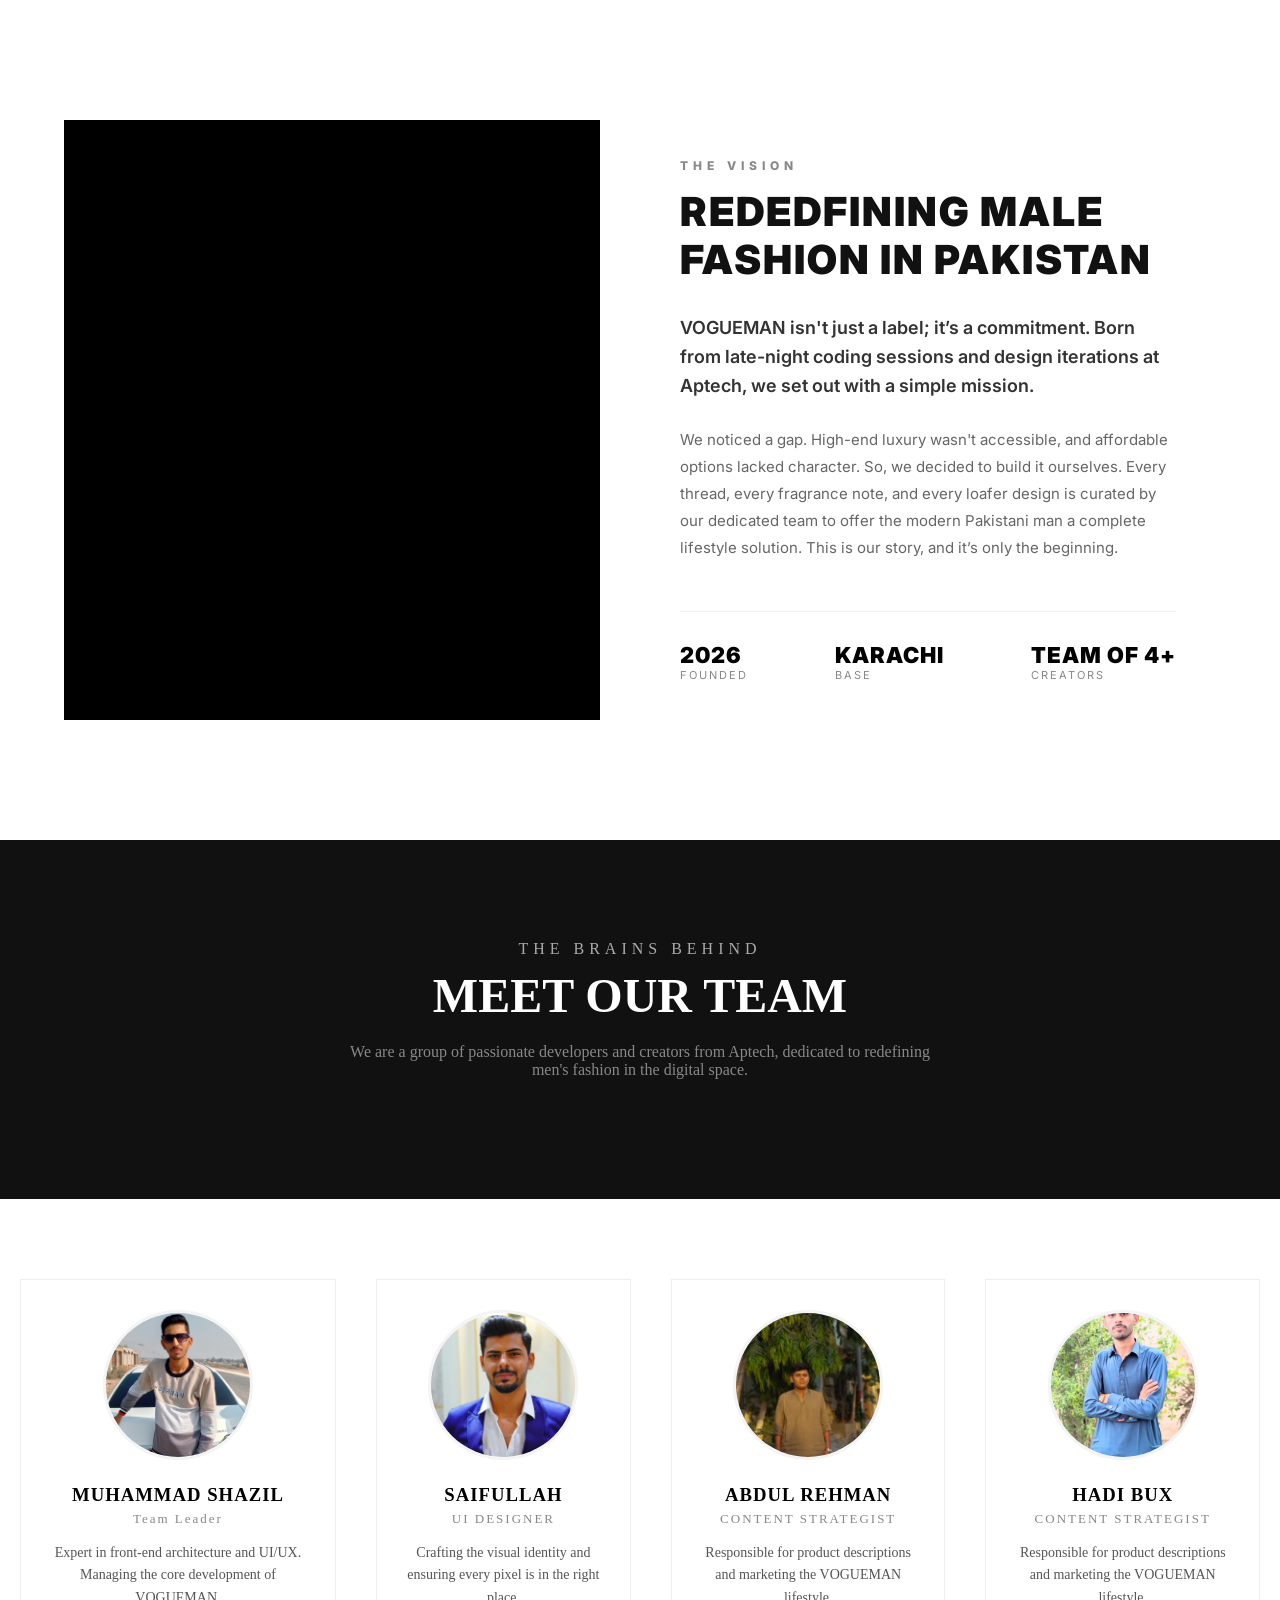
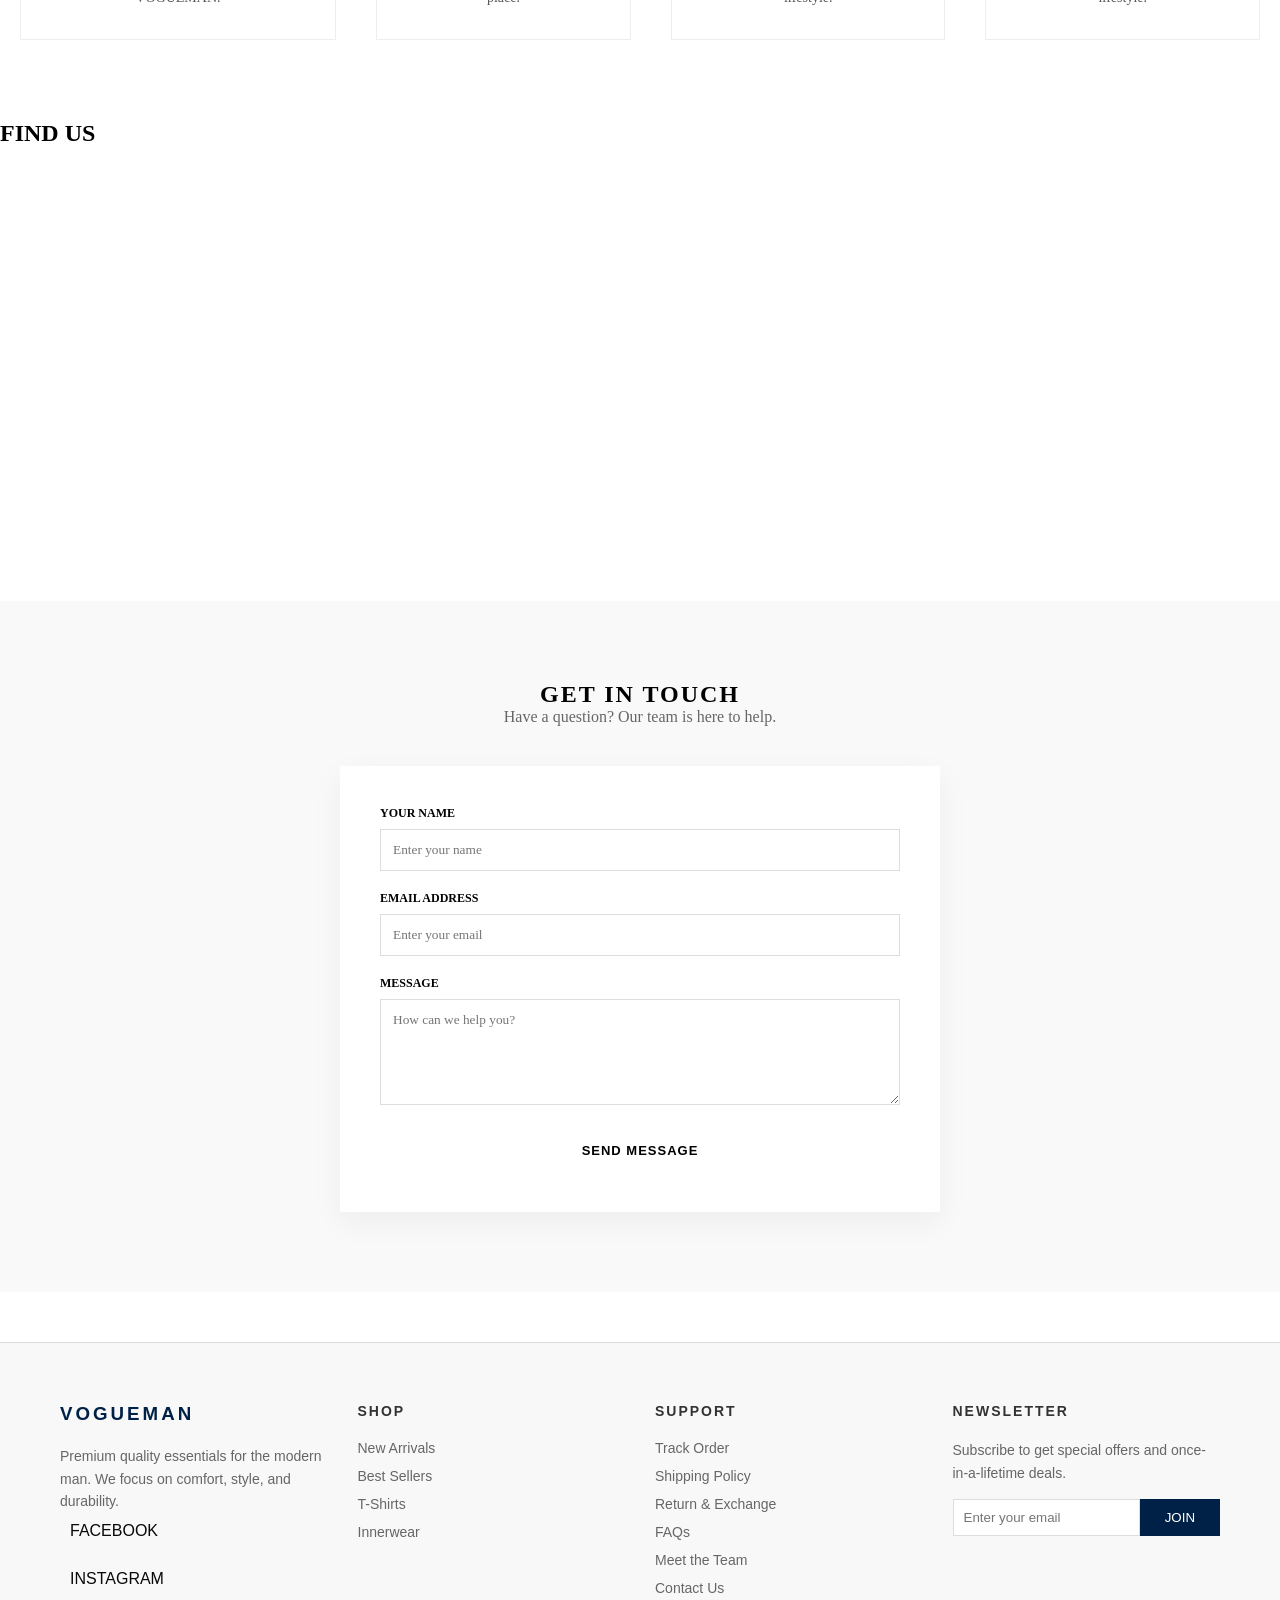
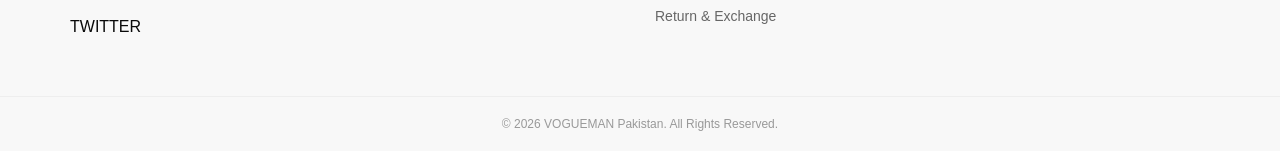
==== about.html @ c9edd1cb "first upload" ====
<!DOCTYPE html>
<html lang="en">
<head>
    <meta charset="UTF-8">
    <meta name="viewport" content="width=device-width, initial-scale=1.0">
    <title>About Us - VOGUEMAN Team</title>
    <link href="https://fonts.googleapis.com/css2?family=Inter:wght@400;700;900&display=swap" rel="stylesheet">
    <link rel="stylesheet" href="style.css">
    <link rel="stylesheet" href="nav-style.css">
    <style>
        /* Specific Styles for About Page */
        .about-hero {
            background: #111;
            color: white;
            padding: 100px 20px;
            text-align: center;
        }

        .team-section {
            max-width: 1400px;
            margin: 80px auto;
            padding: 0 20px;
            display: flex;
            grid-template-columns: repeat(auto-fit, minmax(280px, 1fr));
            gap: 40px;
        }

        .team-card {
            background: #fff;
            border: 1px solid #eee;
            text-align: center;
            padding: 30px;
            transition: 0.4s;
            position: relative;
            overflow: hidden;
        }

        .team-card:hover {
            border-color: #000;
            transform: translateY(-10px);
            box-shadow: 0 20px 40px rgba(0,0,0,0.1);
        }

        .member-img {
            width: 150px;
            height: 150px;
            border-radius: 50%;
            object-fit: cover;
            margin-bottom: 20px;
            border: 3px solid #f4f4f4;
        }

        .member-name {
            font-weight: 800;
            letter-spacing: 1px;
            margin-bottom: 5px;
            text-transform: uppercase;
        }

        .member-role {
            color: #888;
            font-size: 13px;
            letter-spacing: 2px;
            margin-bottom: 15px;
            display: block;
        }

        .member-bio {
            font-size: 14px;
            line-height: 1.6;
            color: #555;
        }

        .contact-form-section {
            background: #f9f9f9;
            padding: 80px 20px;
            text-align: center;
        }

        .form-container {
            max-width: 600px;
            margin: 0 auto;
            background: white;
            padding: 40px;
            box-shadow: 0 10px 30px rgba(0,0,0,0.05);
        }

        .form-group { margin-bottom: 20px; text-align: left; }
        .form-group label { display: block; margin-bottom: 8px; font-weight: 700; font-size: 12px; }
        .form-group input, .form-group textarea {
            width: 100%;
            padding: 12px;
            border: 1px solid #ddd;
            font-family: inherit;
        }
/* --- Modern Story Section v2 --- */
.story-section-v2 {
    padding: 120px 5%;
    background: #fff;
    font-family: 'Inter', sans-serif;
}

.story-container-v2 {
    max-width: 1400px;
    margin: 0 auto;
    display: grid;
    grid-template-columns: 1fr 1fr;
    gap: 80px;
    align-items: center;
}

/* --- Left Side: Image Feature --- */
.story-image-block {
    position: relative;
    overflow: hidden;
}

.feature-img {
    width: 100%;
    height: auto;
    display: block;
    transition: 0.8s ease-in-out;
}

.story-image-block:hover .feature-img {
    transform: scale(1.05); /* Slight zoom on hover */
}

/* Text overlay on image (only shows on hover) */
.image-overlay-text {
    position: absolute;
    bottom: 0;
    left: 0;
    width: 100%;
    background: linear-gradient(to top, rgba(0,0,0,0.8), transparent);
    color: white;
    padding: 60px 40px 40px;
    opacity: 0;
    transition: 0.5s;
    transform: translateY(20px);
}

.story-image-block:hover .image-overlay-text {
    opacity: 1;
    transform: translateY(0);
}

.image-overlay-text h3 {
    font-size: 24px;
    font-weight: 800;
    margin-bottom: 5px;
}

.image-overlay-text p {
    font-size: 14px;
    color: #ccc;
}

/* --- Right Side: Text Block --- */
.story-text-block {
    padding-right: 40px;
}

.story-subtitle {
    font-size: 12px;
    font-weight: 800;
    letter-spacing: 5px;
    color: #888;
    text-transform: uppercase;
    margin-bottom: 15px;
    display: block;
}

.story-title {
    font-size: 40px;
    font-weight: 900;
    letter-spacing: 2px;
    line-height: 1.2;
    color: #111;
    margin-bottom: 30px;
}

.story-p-highlight {
    font-size: 18px;
    line-height: 1.6;
    color: #333;
    font-weight: 600;
    margin-bottom: 25px;
}

.story-p {
    font-size: 15px;
    line-height: 1.8;
    color: #666;
    margin-bottom: 50px;
}

/* --- Integrated Stats Bar --- */
.story-stats-v2 {
    display: flex;
    justify-content: space-between;
    border-top: 1px solid #eee;
    padding-top: 30px;
}

.stat-v2 {
    text-align: left;
}

.stat-v2 h4 {
    font-size: 22px;
    font-weight: 900;
    letter-spacing: 1px;
    color: #000;
}

.stat-v2 p {
    font-size: 11px;
    color: #888;
    text-transform: uppercase;
    letter-spacing: 2px;
}






    </style>
</head>
<body>



<section class="story-section-v2">
    <div class="story-container-v2">
        <div class="story-image-block" style="height: 600px; background: #000; position: relative; overflow: hidden;">
    
    <video 
        autoplay 
        muted 
        loop 
        playsinline 
        class="feature-video" 
        style="width: 100%; height: 100%; object-fit: cover; opacity: 0.8;">
        
        <source src="1111-142930252.mp4" type="video/mp4">
        
    </video>
    
    <div class="image-overlay-text">
        <h3 style="letter-spacing: 3px; font-weight: 900; text-transform: uppercase;">The VOGUEMAN Process</h3>
        <p style="font-size: 14px; color: #bbb; letter-spacing: 1px;">Crafting the future of urban lifestyle.</p>
    </div>
</div>

        <div class="story-text-block">
            <span class="story-subtitle">THE VISION</span>
            <h2 class="story-title">REDEDFINING MALE FASHION IN PAKISTAN</h2>
            
            <p class="story-p-highlight">VOGUEMAN isn't just a label; it’s a commitment. Born from late-night coding sessions and design iterations at Aptech, we set out with a simple mission.</p>
            
            <p class="story-p">We noticed a gap. High-end luxury wasn't accessible, and affordable options lacked character. So, we decided to build it ourselves. Every thread, every fragrance note, and every loafer design is curated by our dedicated team to offer the modern Pakistani man a complete lifestyle solution. This is our story, and it’s only the beginning.</p>
            
            <div class="story-stats-v2">
                <div class="stat-v2">
                    <h4>2026</h4>
                    <p>FOUNDED</p>
                </div>
                <div class="stat-v2">
                    <h4>KARACHI</h4>
                    <p>BASE</p>
                </div>
                <div class="stat-v2">
                    <h4>TEAM OF 4+</h4>
                    <p>CREATORS</p>
                </div>
            </div>
        </div>
    </div>
</section>




















    <div class="about-hero">
        <span style="letter-spacing: 5px; color: #aaa;">THE BRAINS BEHIND</span>
        <h1 style="font-size: 48px; font-weight: 900; margin-top: 10px;">MEET OUR TEAM</h1>
        <p style="max-width: 600px; margin: 20px auto; color: #888;">We are a group of passionate developers and creators from Aptech, dedicated to redefining men's fashion in the digital space.</p>
    </div>

    <section class="team-section">
        
        <div class="team-card">
            <img src="Muhammad shazil.jpeg" alt="Shazil" class="member-img">
            <h3 class="member-name">Muhammad Shazil</h3>
            <span class="member-role">Team Leader </span>
            <p class="member-bio">Expert in front-end architecture and UI/UX. Managing the core development of VOGUEMAN.</p>
        </div>

        <div class="team-card">
            <img src="Saifullah.jpeg" alt="Member 2" class="member-img">
            <h3 class="member-name">Saifullah</h3>
            <span class="member-role">UI DESIGNER</span>
            <p class="member-bio">Crafting the visual identity and ensuring every pixel is in the right place.</p>
        </div>

        <div class="team-card">
            <img src="Abdul Rehman.jpeg" alt="Member 3" class="member-img">
            <h3 class="member-name">Abdul Rehman</h3>
            <span class="member-role">CONTENT STRATEGIST</span>
            <p class="member-bio">Responsible for product descriptions and marketing the VOGUEMAN lifestyle.</p>
        </div>
<div class="team-card">
            <img src="Hadi Bux.jpeg" alt="Member 3" class="member-img">
            <h3 class="member-name">Hadi Bux</h3>
            <span class="member-role">CONTENT STRATEGIST</span>
            <p class="member-bio">Responsible for product descriptions and marketing the VOGUEMAN lifestyle.</p>
        </div>




    </section>




<section class="map-section">
    <h2 class="section-title">FIND US</h2>
    <div class="map-container">
        <iframe 
            src="https://www.google.com/maps/embed?pb=!1m18!1m12!1m3!1d3618.324831631527!2d67.0864755!3d24.9149022!2m3!1f0!2f0!3f0!3m2!1i1024!2i768!4f13.1!3m3!1m2!1s0x3eb33f38010464f1%3A0xc3b869408229b12!2sAptech%20Computer%20Education%20University%20Road%20Center!5e0!3m2!1sen!2spk!4v1711111111111!5m2!1sen!2spk" 
            width="100%" height="450" style="border:0;" allowfullscreen="" loading="lazy" referrerpolicy="no-referrer-when-downgrade">
        </iframe>
    </div>
</section>













    <section class="contact-form-section">
        <h2 style="font-weight: 900; letter-spacing: 2px;">GET IN TOUCH</h2>
        <p style="margin-bottom: 40px; color: #666;">Have a question? Our team is here to help.</p>
        
        <div class="form-container">
            <form action="#">
                <div class="form-group">
                    <label>YOUR NAME</label>
                    <input type="text" placeholder="Enter your name">
                </div>
                <div class="form-group">
                    <label>EMAIL ADDRESS</label>
                    <input type="email" placeholder="Enter your email">
                </div>
                <div class="form-group">
                    <label>MESSAGE</label>
                    <textarea rows="5" placeholder="How can we help you?"></textarea>
                </div>
                <button type="submit" class="shop-now-btn" style="width: 100%; border: none; cursor: pointer;">Send Message</button>
            </form>
        </div>
    </section>
<script src="nav-script.js"></script>

<footer class="main-footer">
    <div class="footer-container">
        <div class="footer-col">
            <h3>VOGUEMAN</h3>
            <p>Premium quality essentials for the modern man. We focus on comfort, style, and durability.</p>
            <div class="social-links">
                <a href="https://www.facebook.com/">FACEBOOK</a>
                <a href="https://www.instagram.com/?hl=en">INSTAGRAM</a>
                <a href="https://x.com/">TWITTER</a>
            </div>
        </div>

        <div class="footer-col">
            <h4>SHOP</h4>
            <ul>
                <li><a href="#">New Arrivals</a></li>
                <li><a href="#">Best Sellers</a></li>
                <li><a href="#">T-Shirts</a></li>
                <li><a href="#">Innerwear</a></li>
            </ul>
        </div>

        <div class="footer-col">
            <h4>SUPPORT</h4>
            <ul>
                <li><a href="#">Track Order</a></li>
                <li><a href="#">Shipping Policy</a></li>
                <li><a href="#">Return & Exchange</a></li>
                <li><a href="#">FAQs</a></li>
                <li><a href="about.html">Meet the Team</a></li> <li><a href="about.html">Contact Us</a></li>  <li><a href="#">Return & Exchange</a></li>
            </ul>
        </div>

        <div class="footer-col">
            <h4>NEWSLETTER</h4>
            <p>Subscribe to get special offers and once-in-a-lifetime deals.</p>
            <form class="newsletter-form">
                <input type="email" placeholder="Enter your email">
                <button type="submit">JOIN</button>
            </form>
        </div>
    </div>
    
    <div class="footer-bottom">
        <p>&copy; 2026 VOGUEMAN Pakistan. All Rights Reserved.</p>
    </div>
</footer>
    </body>
</html>
---- style.css ----
*{
    margin: 0;
    padding: 0;
    box-sizing: border-box;
}
.main-header {
    display: flex;
    justify-content: space-between;
    align-items: center;
    padding: 20px 50px;
    background-color: #ffffff;
    border-bottom: none !important;
    position: absolute;
    top: 0;
    left: 0;
    z-index: 100;
    width: 100%;
    background-color: transparent;
    font-family: 'Poppins', sans-serif;
    box-sizing: border-box;
}


.header-left, .header-center, .header-right {
    flex: 1;
    display: flex;
    align-items: center;
    color: white !important;
}


.header-left {
    gap: 20px;
    font-size: 20px;
    cursor: pointer;
    color: white !important;
}

.sidebar{
    position: fixed;
    width: 250vh;
    height: 100vh;
    overflow-y: auto;
    display: flex;
flex-direction: column;
 padding: 20px;
 
}
.header-center {
    justify-content: center;
}

.logo {
    font-size: 26px;
    font-weight: 800;
    color:white !important;
    text-decoration: none;
    letter-spacing: 2px;
}


.header-right {
    justify-content: flex-end; 
    gap: 20px;
    font-size: 20px;
    
}
.about{
    color: white;
    text-decoration: none;
}

.icon {
    text-decoration: none;
    color: #333;
    position: relative;
    color: white !important;
}
.icon2 img{
    width: 25px;
}
.search-icon img{
    width: 25px;
    padding-top: 10px;
    
}

.cart-count {
    background-color: #ff0000;
    color: white;
    font-size: 10px;
    padding: 2px 6px;
    border-radius: 50%;
    position: absolute;
    top: -10px;
    right: -10px;
}
.video-banner {
    position: relative;
    width: 100%;
    height: 100vh; /* Screen ka 85% hissa cover karega */
    overflow: hidden;
    display: flex;
    align-items: center;
    justify-content: center;
}

.video-element {
    position: absolute;
    top: 50%;
    left: 50%;
    min-width: 100%;
    min-height: 100%;
    width: auto;
    height: auto;
    z-index: -1; /* Taake video peeche rahe aur text upar */
    transform: translate(-50%, -50%);
    object-fit: cover; /* Video ko frame mein fit rakhega */
}

/* Video ke upar ka text aur button styling */
.video-content {
    text-align: center;
    color: white;
    z-index: 1;
    font-family: 'Poppins', sans-serif;
    padding-top: 600px;
}

.video-content h1 {
    font-size: 50px;
    font-weight: 800;
    letter-spacing: 5px;
    margin-bottom: 10px;
}

.shop-btn {
    display: inline-block;
    padding: 12px 35px;
    background-color: white;
    color: black;
    text-decoration: none;
    font-weight: bold;
    border-radius: 2px;
    transition: 0.3s;
}

.shop-btn:hover {
    background-color: #002147; /* Navy Blue hover effect */
    color: white;
}
/* Cart Drawer styling */
.cart-drawer {
    position: fixed;
    top: 0;
    right: -400px; /* Shuru mein screen se bahar hoga */
    width: 350px;
    height: 100%;
    background: white;
    z-index: 3000;
    transition: 0.4s ease; /* Smooth sliding effect */
    display: flex;
    flex-direction: column;
    box-shadow: -5px 0 15px rgba(0,0,0,0.1);
}

/* Jab cart khul jaye toh ye class add hogi */
.cart-drawer.open {
    right: 0;
}

.cart-header {
    padding: 20px;
    display: flex;
    justify-content: space-between;
    align-items: center;
    border-bottom: 1px solid #eee;
}

.close-cart {
    font-size: 30px;
    cursor: pointer;
}

.cart-body {
    flex: 1;
    padding: 20px;
    text-align: center;
}

.cart-footer {
    padding: 20px;
    border-top: 1px solid #eee;
}

.checkout-btn {
    width: 100%;
    padding: 15px;
    background: #002147;
    color: white;
    border: none;
    font-weight: bold;
    cursor: pointer;
}

/* Background Overlay */
.cart-overlay {
    position: fixed;
    top: 0;
    left: 0;
    width: 100%;
    height: 100%;
    background: rgba(0,0,0,0.5);
    display: none;
    z-index: 2500;
}

.cart-overlay.show {
    display: block;
}
.main-footer {
    background-color: #f8f8f8; /* Halka grey background jesa Mendeez ka hai */
    padding: 60px 0 20px 0;
    font-family: 'Poppins', sans-serif;
    border-top: 1px solid #ddd;
    margin-top: 50px; /* Taake body content se thoda door rahe */
}

.footer-container {
    max-width: 1200px;
    margin: 0 auto;
    display: grid;
    grid-template-columns: repeat(4, 1fr); /* 4 barabar ke column */
    gap: 30px;
    padding: 0 20px;
}

.footer-col h3 {
    letter-spacing: 3px;
    margin-bottom: 20px;
    color: #002147;
}

.footer-col h4 {
    font-size: 14px;
    letter-spacing: 2px;
    margin-bottom: 20px;
    color: #333;
    text-transform: uppercase;
}

.footer-col p {
    font-size: 14px;
    color: #666;
    line-height: 1.6;
}

.footer-col ul {
    list-style: none;
    padding: 0;
}

.footer-col ul li {
    margin-bottom: 10px;
}

.footer-col ul li a {
    text-decoration: none;
    color: #666;
    font-size: 14px;
    transition: 0.3s;
}

.footer-col ul li a:hover {
    color: #002147;
    padding-left: 5px;
}

/* Newsletter Input */
.newsletter-form {
    display: flex;
    margin-top: 15px;
}

.newsletter-form input {
    padding: 10px;
    border: 1px solid #ddd;
    width: 70%;
    outline: none;
}

.newsletter-form button {
    padding: 10px;
    background-color: #002147;
    color: white;
    border: none;
    cursor: pointer;
    width: 30%;
}

.footer-bottom {
    text-align: center;
    margin-top: 50px;
    padding-top: 20px;
    border-top: 1px solid #eee;
    font-size: 12px;
    color: #999;
}
.big-banner {
    width: 100%;
    height: 500px; /* Aap height apni marzi se set kar sakte hain */
    margin: 60px 0;
    position: relative;
    overflow: hidden;
    display: flex;
    align-items: center;
    justify-content: center;
    background-color: #f4f4f4;
}

.big-banner img {
    width: 100%;
    height: 100%;
    object-fit: cover; /* Is se image stretch nahi hogi, sahi se fit hogi */
    position: absolute;
    top: 0;
    left: 0;
}

.banner-content {
    position: relative;
    z-index: 2;
    text-align: center;
    color: white;
    background: rgba(0, 0, 0, 0.2); /* Image ke upar halka sa dark asar taake text dikhe */
    padding: 40px;
    width: 100%;
    height: 100%;
    display: flex;
    flex-direction: column;
    justify-content: center;
    align-items: center;
}

.banner-content h2 {
    font-size: 48px;
    margin: 0;
    letter-spacing: 4px;
    text-transform: uppercase;
}

.banner-content p {
    font-size: 18px;
    margin: 15px 0;
}

.shop-now-btn {
    padding: 12px 35px;
    background: white;
    color: black;
    text-decoration: none;
    font-weight: bold;
    text-transform: uppercase;
    transition: 0.3s;
}

.shop-now-btn:hover {
    background: var(--gold);
    color: white;
}

/* Pehle wale CSS ke niche ye add karen */
.bottom-wear-banner {
    background-color: #2c2c2c; /* Thora dark theme */
}

.banner-btns {
    display: flex;
    gap: 15px;
    margin-top: 20px;
}

.secondary-btn {
    background: transparent !important;
    border: 2px solid white;
    color: white !important;
}

.secondary-btn:hover {
    background: white !important;
    color: black !important;
}

/* T-Shirt Banner Text Styling */
.banner-content {
    position: relative;
    z-index: 2;
    text-align: center;
    color: white;
    padding: 20px;
    display: flex;
    flex-direction: column; /* Text line by line niche aaye */
    align-items: center;
    justify-content: center;
    padding-top: 100px;
}

.banner-subtitle {
    display: block;
    letter-spacing: 5px;
    font-size: 14px;
    font-weight: 600;
    color: #ffeb3b;
    margin-bottom: 15px; /* Heading se fasla */
    text-transform: uppercase;
}

.banner-title {
    font-size: clamp(32px, 5vw, 56px); /* Mobile pe chota, desktop pe bara */
    font-weight: 900;
    margin: 0 0 20px 0; /* Upar 0, niche 20px gap */
    line-height: 1.1;
    letter-spacing: 2px;
    text-transform: uppercase;
}

.banner-description {
    font-size: 18px;
    line-height: 1.6;
    max-width: 600px;
    margin: 0 auto 35px auto; /* Buttons se 35px ka gap */
    color: #f0f0f0;
}

.banner-btns {
    display: flex;
    gap: 15px; /* Dono buttons ke beech gap */
    justify-content: center;
    padding-top: 80px;
}

/* Button Touch-up */
.shop-now-btn {
    padding: 14px 30px;
    font-size: 13px;
    letter-spacing: 1px;
    text-decoration: none;
    font-weight: 700;
    transition: 0.3s ease;
}

/* Fragrance Banner Specific Styling */
.fragrance-banner {
    background: linear-gradient(rgba(0,0,0,0.4), rgba(0,0,0,0.4)); /* Image ke upar halki depth */
    margin-top: 100px;
}

.fragrance-banner img {
    filter: brightness(0.7); /* Perfume ki image ko thora dark aur moody dikhane ke liye */
}

.fragrance-btn {
    background: #d4af37 !important; /* Gold color for luxury feel */
    color: white !important;
}

.fragrance-btn:hover {
    background: white !important;
    color: black !important;
    transform: translateY(-3px); /* Chota sa lift effect */
}

/* Subtitle animation (optional) */
.fragrance-banner .banner-subtitle {
    animation: fadeInDown 1s ease;
}

/* Footwear Banner Specific Styling */
.footwear-banner {
    background-color: #0f172a;
    margin-top: 80px;
    border-bottom: 5px solid #60a5fa; /* Blue accent line for a sporty/clean feel */
}

.footwear-banner .banner-subtitle {
    letter-spacing: 4px;
    font-weight: 700;
}

.footwear-btn {
    background: #60a5fa !important; /* Premium Blue shade */
    color: white !important;
    border: none;
}

.footwear-btn:hover {
    background: white !important;
    color: #0f172a !important;
    box-shadow: 0 10px 20px rgba(96, 165, 250, 0.3);
}

/* Text shadow for better visibility on footwear images */
.footwear-banner .banner-title {
    text-shadow: 0 4px 15px rgba(0,0,0,0.6);
}

/* Sidebar ka shuruati design (Screen se bahar) */
.sidebar {
    position: fixed;
    top: 0;
    left: -300px; /* Ye menu ko left side par chhupa deta hai */
    width: 300px;
    height: 100%;
    background: #000;
    color: #fff;
    transition: 0.5s; /* Smooth nikalne ke liye */
    z-index: 1000;
}

/* Jab JS 'active' class lagaye toh menu bahar aa jaye */
.sidebar.active {
    left: 0;
}

/* Background overlay */
.overlay {
    display: none;
    position: fixed;
    top: 0;
    left: 0;
    width: 100%;
    height: 100%;
    background: rgba(0,0,0,0.5);
    z-index: 999;
}

.overlay.active {
    display: block;
}

.social-links{
    display: flex;
    flex-direction: column;
    gap: 30px;
    padding: 10px;
    
    
}
.social-links a{
    color:rgb(9, 9, 9);
    text-decoration: none;
    
}
---- nav-style.css ----
.topbar {
    width: 100%;
    height: 60px;
    background: black;
    display: flex;
    align-items: center;
    padding: 0 15px;
    gap: 15px;
}



/* Menu Icon */
.menu-icon {
    font-size: 28px;
    color: white;
    cursor: pointer;
}

/* Search Box */
.search-box {
    display: flex;
}

.search-box input {
    padding: 6px 10px;
    border: none;
    border-radius: 4px;
}

.search-box button {
    padding: 6px 10px;
    border: none;
    background: white;
    margin-left: 5px;
    cursor: pointer;
    border-radius: 4px;
}

/* Sidebar */
.sidebar {
  width: 250px;
    height: 100%;
    background: #111;
    color: white;
    position: fixed;
    top: 0;
    left: -250px;
    transition: 0.3s;
    padding: 20px;
    font-size: larger;
    font-weight: bold;

/* Jab click ho toh bahar aaye */
.sidebar.active {
    left: 0 !important;
}
}
.sidebar h2{
    text-decoration: underline;
}
.sidebar a {
    display: block;
    color: white;
    padding: 10px;
    text-decoration: none;
    padding-top: 15px;
}

.sidebar a:hover {
    background: #444;
}

.sidebar.active {
    left: 0;
}

.overlay {
    position: fixed;
    width: 100%;
    height: 100%;
    display: none;
    background: rgba(0,0,0,0.5);
    top: 0;
    left: 0;
    display: none;
    z-index: 999;   /* 👈 LOWER */
}
   .overlay.active {
    display: block !important;
} 
/* Sidebar always above */
.sidebar {
    z-index: 1000;  /* 👈 HIGHER */
}

/* Main */
.main {
    padding: 20px;
    text-align: center;
}
.main h1{
    padding-left: 57px;
}
.main p{
padding-left: 45px;
padding-top: 20px;
font-size: large;
color: black;
}
/* Cards grid */
.cards {
    display: grid;
    grid-template-columns: repeat(auto-fit, minmax(160px, 1fr));
    gap: 15px;
    margin-top: 20px;
}
.cards button{
    width: 100px;
}
.cards p{
    font-size: 17px;
    font-weight: bold;
}
/* Single card */
.card {
    background: white;
    padding: 10px;
    border-radius: 10px;
    text-align: center;
    transition: 0.3s;
    box-shadow: 0 2px 6px rgba(0,0,0,0.1);
}

/* Small hover effect */
.card:hover {
    transform: translateY(-5px);
}

/* Image */
.card img {
    width: 100%;
    height: 400px;
    object-fit: cover;
    border-radius: 8px;
}

/* Text */
.card h3 {
    font-size: 14px;
    margin: 8px 0;
}

.card p {
    color: #555;
    margin-bottom: 10px;
}

/* Button */
.card button {
    padding: 8px 16px;
    border: none;
    background: black;
    color: white;
    border-radius: 6px;
    cursor: pointer;
}

.card button:hover {
    background: #333;
}
.heading {
    color: white;
    text-align: center;
    align-items: center;
    text-decoration: none;
    padding-left: 370px;
}
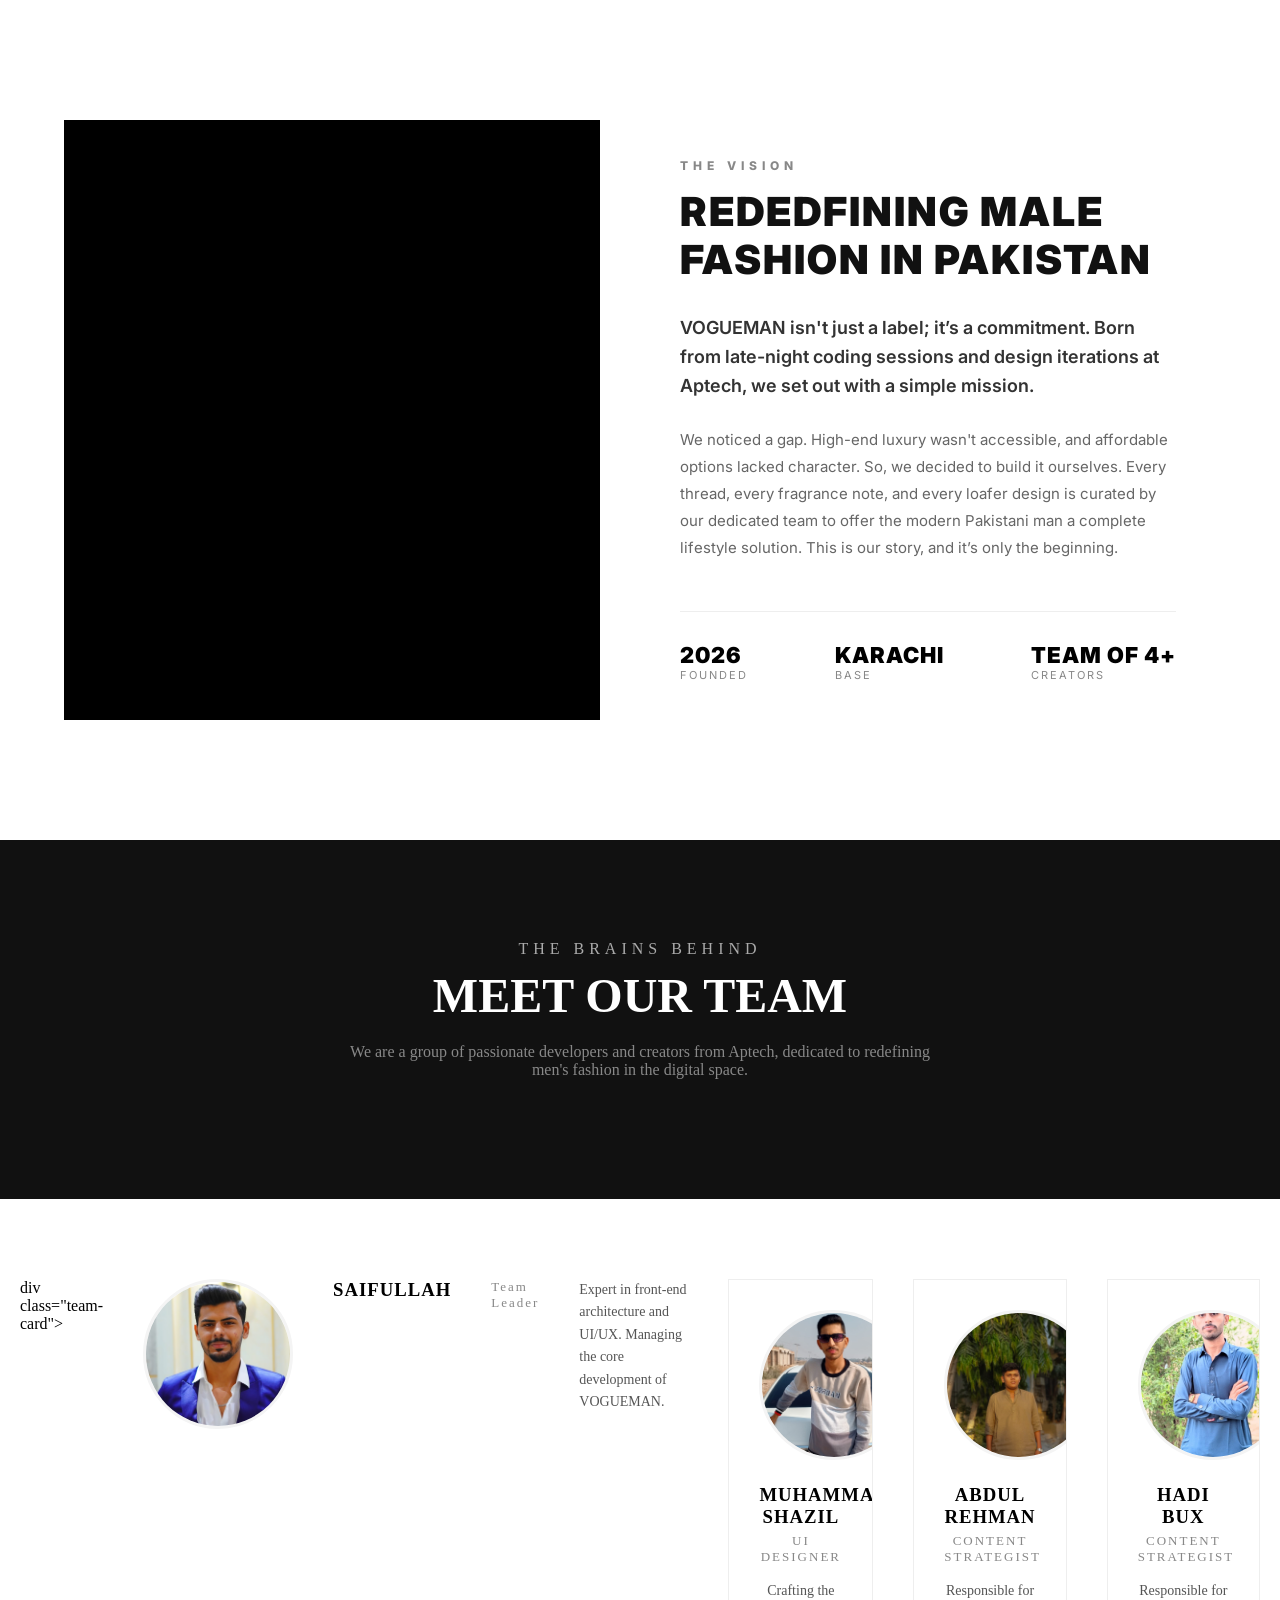
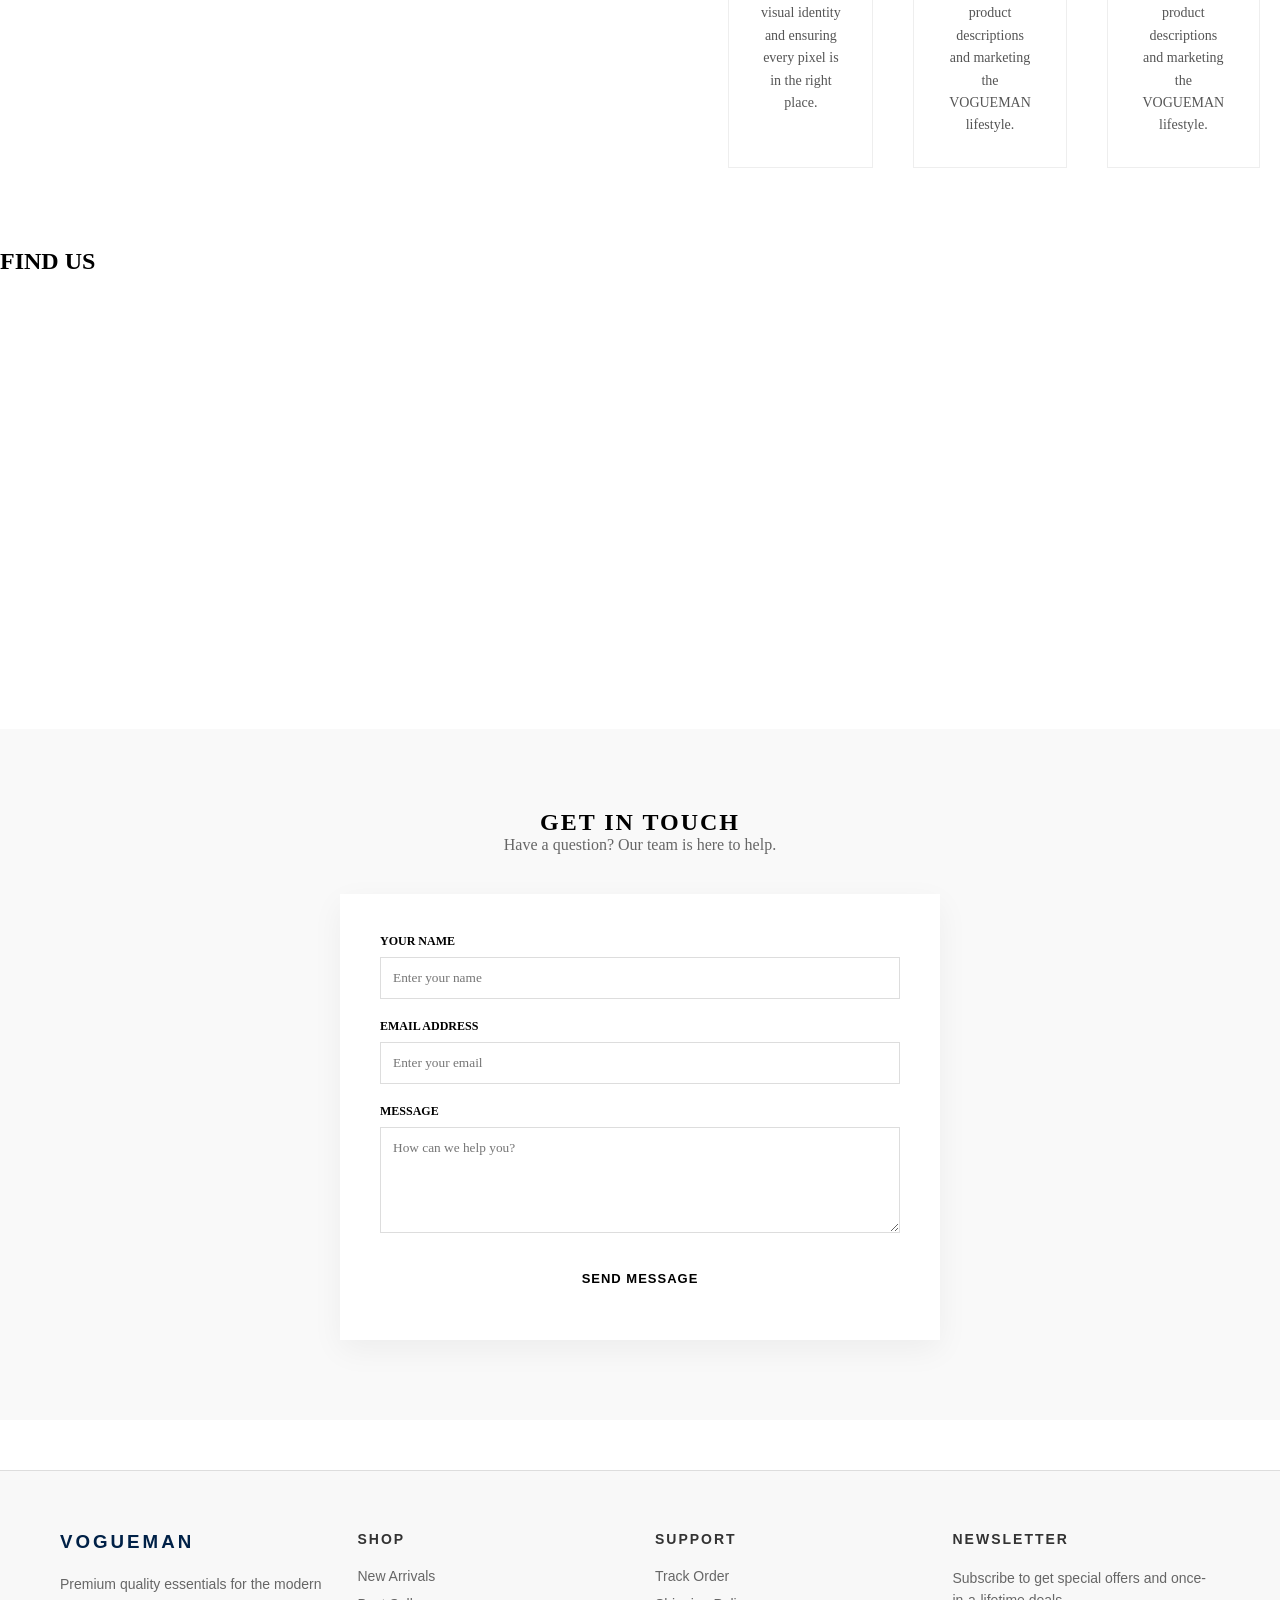
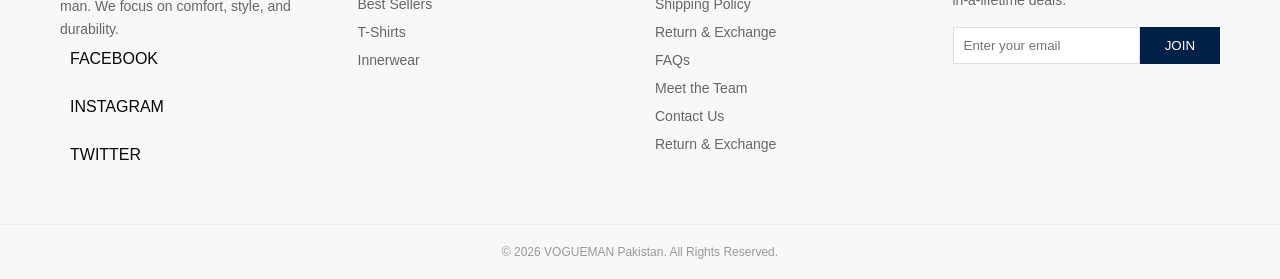
==== commit 1ca95cf1: "about us changes" ====
--- a/about.html
+++ b/about.html
@@ -280,25 +280,6 @@
     </div>
 </section>
 
-
-
-
-
-
-
-
-
-
-
-
-
-
-
-
-
-
-
-
     <div class="about-hero">
         <span style="letter-spacing: 5px; color: #aaa;">THE BRAINS BEHIND</span>
         <h1 style="font-size: 48px; font-weight: 900; margin-top: 10px;">MEET OUR TEAM</h1>
@@ -306,18 +287,17 @@
     </div>
 
     <section class="team-section">
-        
+        div class="team-card">
+            <img src="Saifullah.jpeg" alt="Saifullah" class="member-img">
+            <h3 class="member-name">Saifullah</h3>
+            <span class="member-role">Team Leader </span>
+            <p class="member-bio">Expert in front-end architecture and UI/UX. Managing the core development of VOGUEMAN.</p>
+        </div>
+
         <div class="team-card">
             <img src="Muhammad shazil.jpeg" alt="Shazil" class="member-img">
             <h3 class="member-name">Muhammad Shazil</h3>
-            <span class="member-role">Team Leader </span>
-            <p class="member-bio">Expert in front-end architecture and UI/UX. Managing the core development of VOGUEMAN.</p>
-        </div>
-
-        <div class="team-card">
-            <img src="Saifullah.jpeg" alt="Member 2" class="member-img">
-            <h3 class="member-name">Saifullah</h3>
-            <span class="member-role">UI DESIGNER</span>
+            <span class="member-role">UI DESIGNER </span>
             <p class="member-bio">Crafting the visual identity and ensuring every pixel is in the right place.</p>
         </div>
 
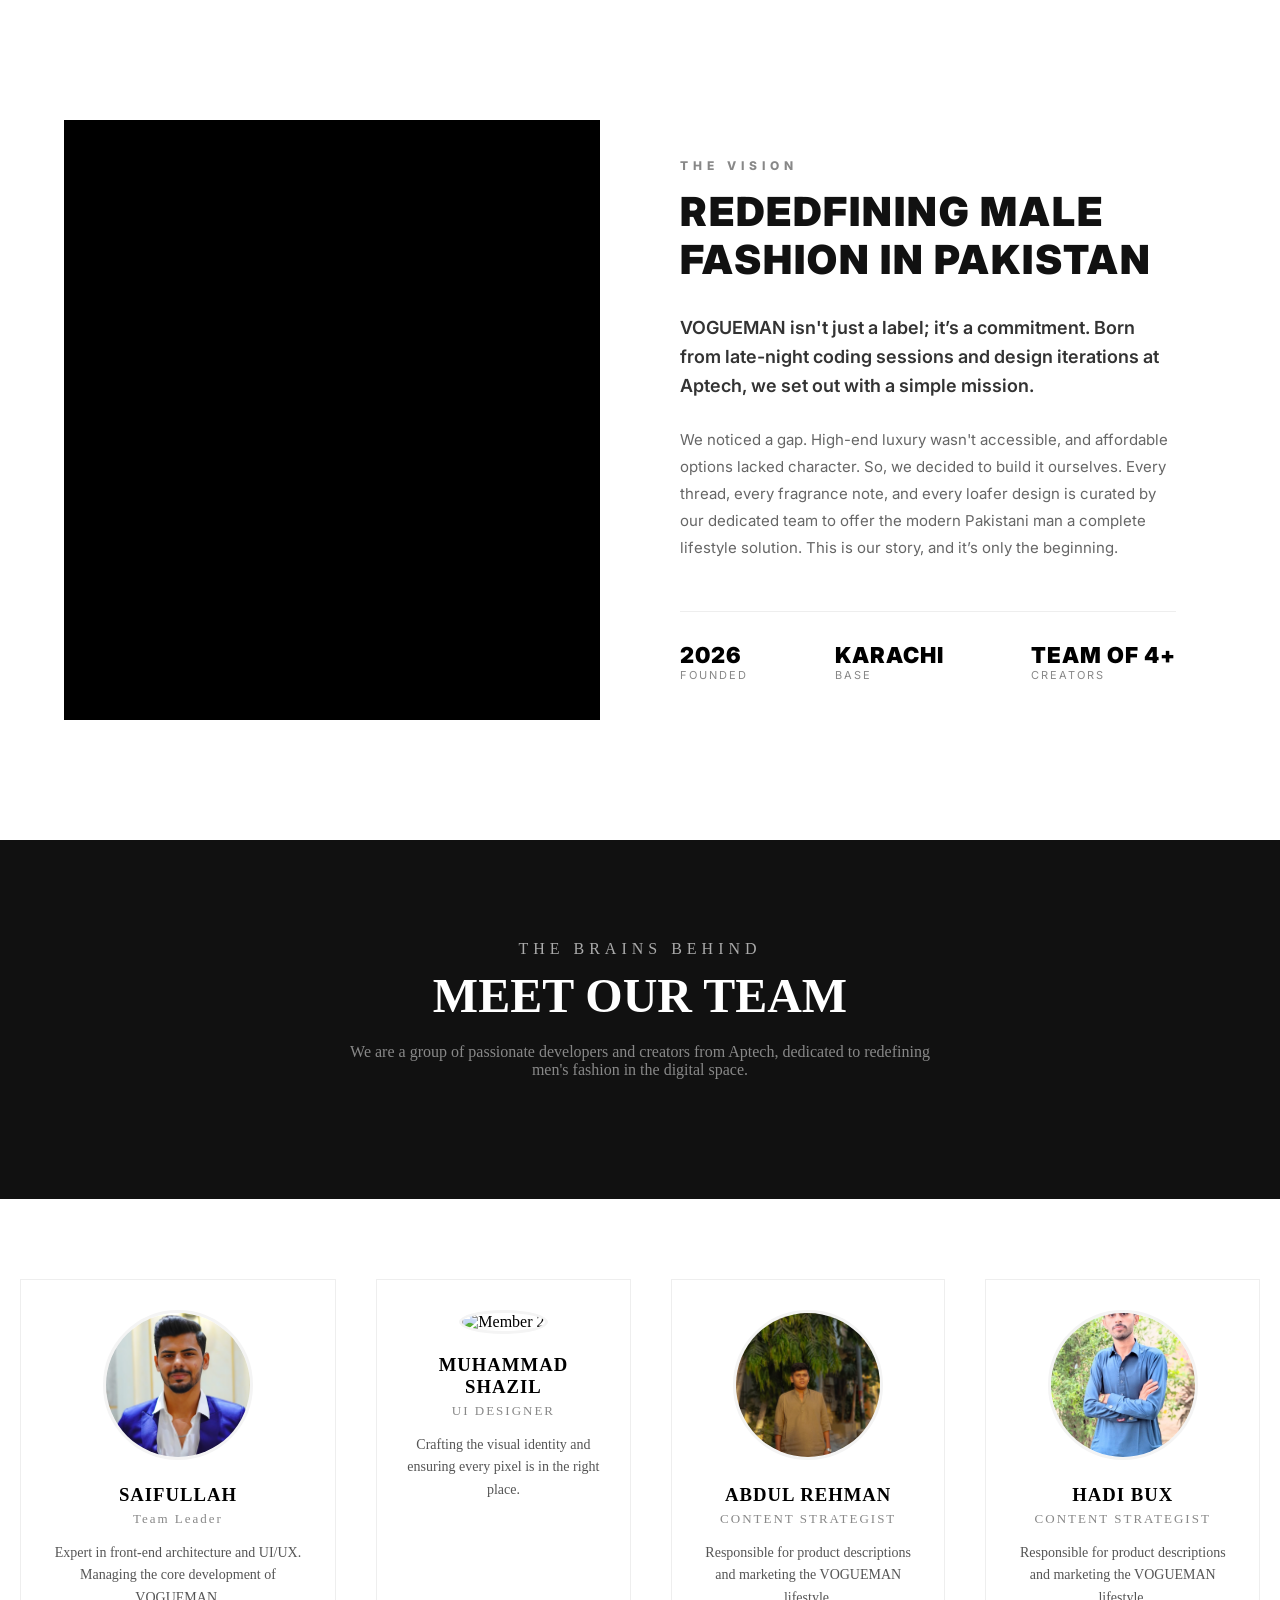
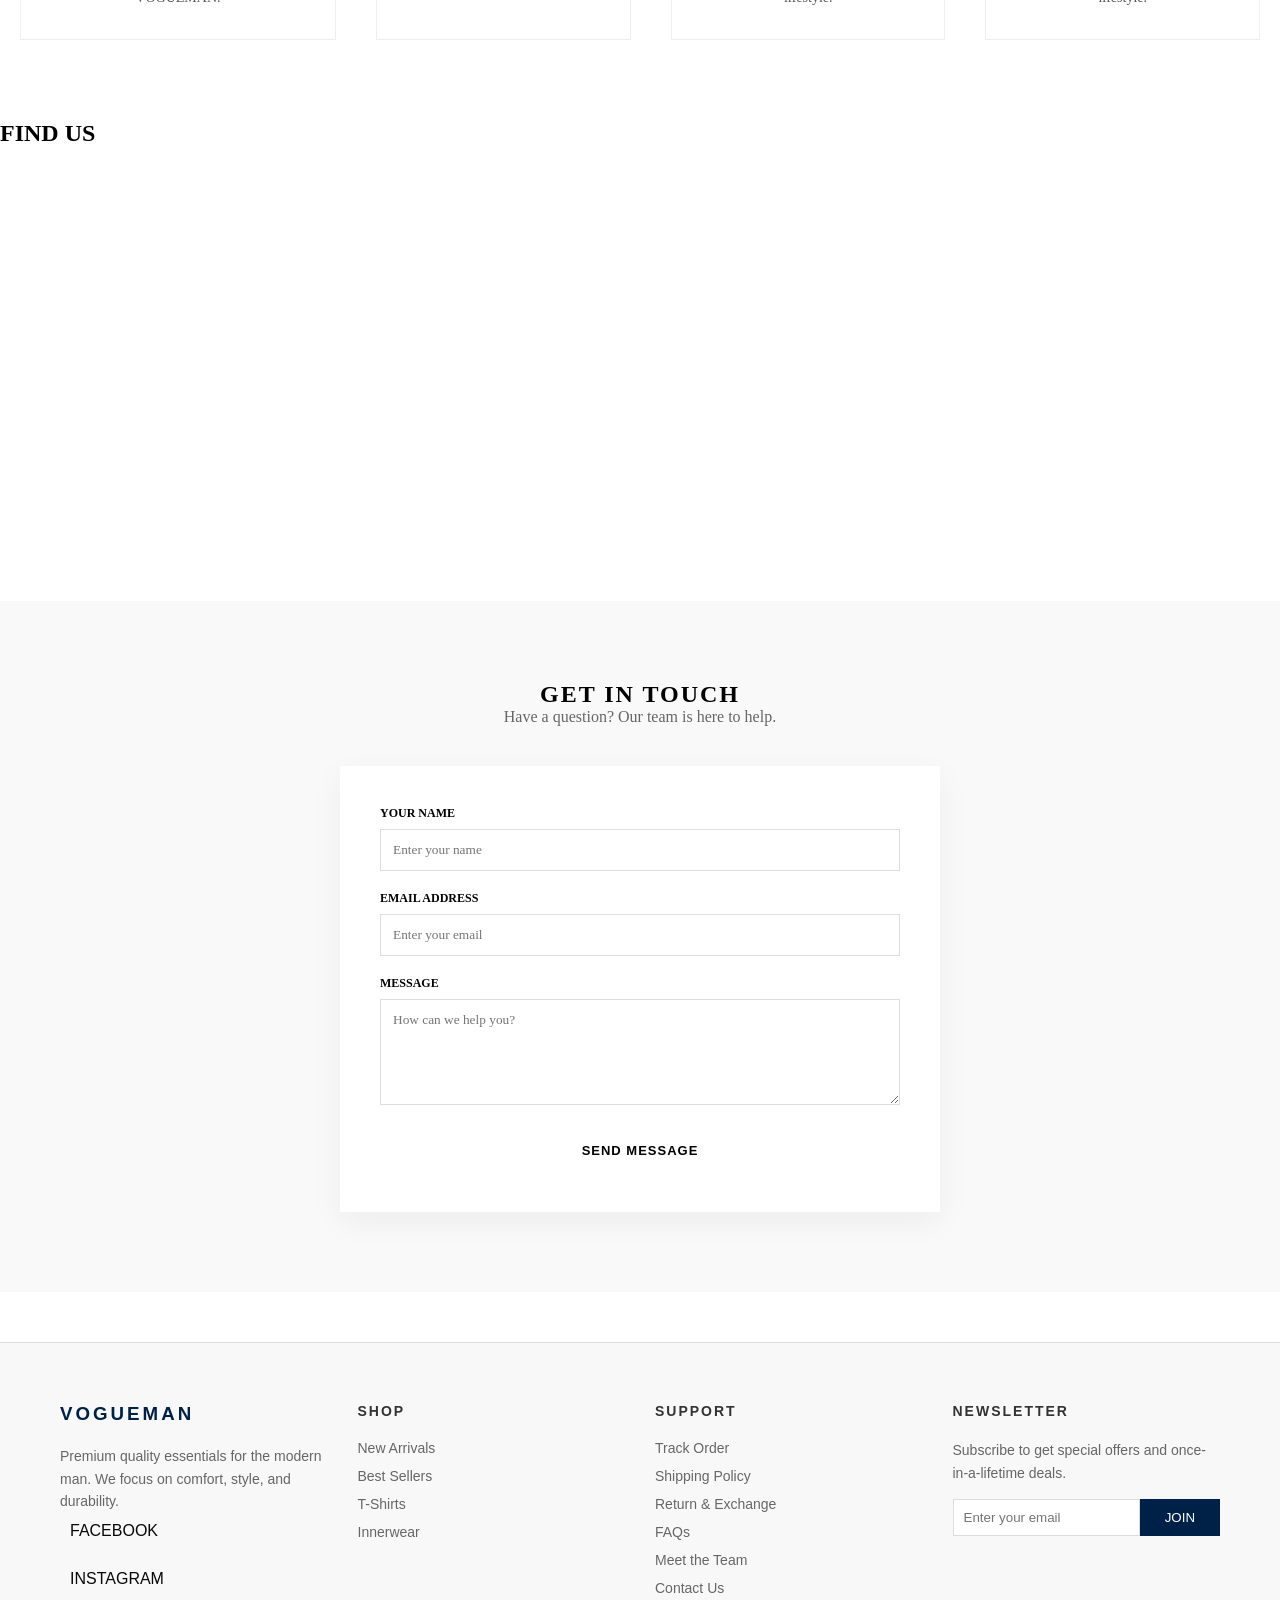
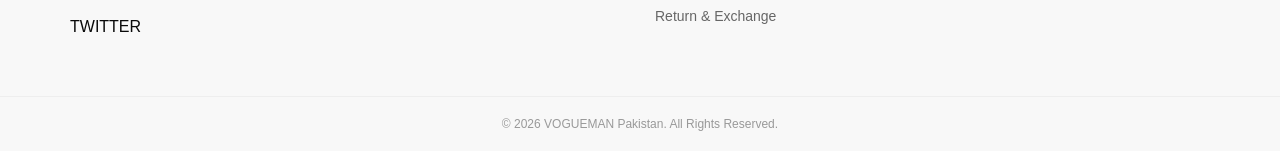
==== commit 2b2350ea: "about us changes" ====
--- a/about.html
+++ b/about.html
@@ -280,6 +280,25 @@
     </div>
 </section>
 
+
+
+
+
+
+
+
+
+
+
+
+
+
+
+
+
+
+
+
     <div class="about-hero">
         <span style="letter-spacing: 5px; color: #aaa;">THE BRAINS BEHIND</span>
         <h1 style="font-size: 48px; font-weight: 900; margin-top: 10px;">MEET OUR TEAM</h1>
@@ -287,7 +306,8 @@
     </div>
 
     <section class="team-section">
-        div class="team-card">
+        
+        <div class="team-card">
             <img src="Saifullah.jpeg" alt="Saifullah" class="member-img">
             <h3 class="member-name">Saifullah</h3>
             <span class="member-role">Team Leader </span>
@@ -295,9 +315,9 @@
         </div>
 
         <div class="team-card">
-            <img src="Muhammad shazil.jpeg" alt="Shazil" class="member-img">
+            <img src="Muhammad Shazil.jpeg" alt="Member 2" class="member-img">
             <h3 class="member-name">Muhammad Shazil</h3>
-            <span class="member-role">UI DESIGNER </span>
+            <span class="member-role">UI DESIGNER</span>
             <p class="member-bio">Crafting the visual identity and ensuring every pixel is in the right place.</p>
         </div>
 
@@ -307,7 +327,8 @@
             <span class="member-role">CONTENT STRATEGIST</span>
             <p class="member-bio">Responsible for product descriptions and marketing the VOGUEMAN lifestyle.</p>
         </div>
-<div class="team-card">
+
+        <div class="team-card">
             <img src="Hadi Bux.jpeg" alt="Member 3" class="member-img">
             <h3 class="member-name">Hadi Bux</h3>
             <span class="member-role">CONTENT STRATEGIST</span>
